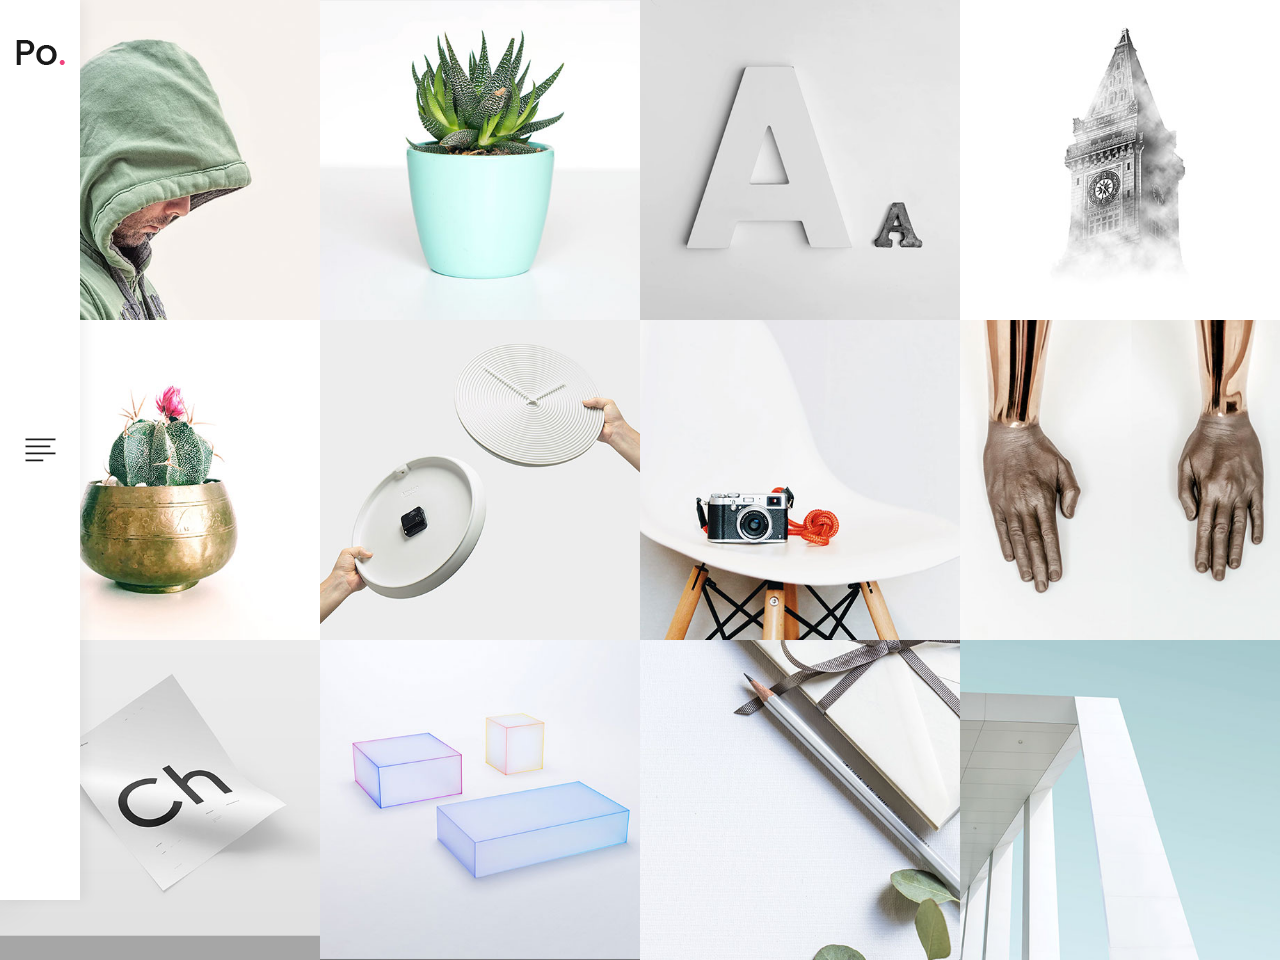
==== src/main/resources/static/index.html @ 3c4d1286 "Add main resources" ====
<!DOCTYPE html>
<html lang="en">
<head>
    <title>Welcome to Fluffie Panda Club</title>
    <meta charset="utf-8">
    <meta name="viewport" content="width=device-width, initial-scale=1, shrink-to-fit=no">
    <link rel="stylesheet" href="css/bootstrap.min.css">
    <link rel="stylesheet" href="css/font-awesome.min.css">
    <link rel="stylesheet" href="style.css">
</head>
<body>
<header class="site-header">
    <div class="site-branding">
        <h1 class="site-title"><a href="index.html" rel="home"><img src="images/logo.png" alt="Logo"></a></h1>
    </div>
    <div class="hamburger-menu">
        <div class="menu-icon">
            <img src="images/menu-icon.png" alt="menu icon">
        </div>

        <div class="menu-close-icon">
            <img src="images/x.png" alt="menu close icon">
        </div>
    </div>
</header>

<nav class="site-navigation flex flex-column justify-content-between">
    <div class="site-branding d-none d-lg-block ">
        <h1 class="site-title"><a href="index.html" rel="home"><img src="images/logo2.png" alt="Logo"></a></h1>
    </div>
    <ul class="main-menu flex flex-column justify-content-center">
        <li class="current-menu-item"><a href="index.html">Home</a></li>
        <li><a href="week.html">Weeks</a></li>
        <li><a href="artists.html">Artists</a></li>
        <li><a href="#">About</a></li>
        <li><a href="#">Contact</a></li>
    </ul>

    <p><!-- Link back to Colorlib can't be removed. Template is licensed under CC BY 3.0. -->
Copyright &copy;<script>document.write(new Date().getFullYear());</script> All rights reserved | This template is made with <i class="fa fa-heart-o" aria-hidden="true"></i> by <a href="https://colorlib.com" target="_blank">Colorlib</a>
<!-- Link back to Colorlib can't be removed. Template is licensed under CC BY 3.0. -->
</p>
</nav>

<div class="nav-bar-sep d-lg-none"></div>

<div class="outer-container home-page">
    <div class="container-fluid">
        <div class="row">
            <div class="col-12 col-md-6 col-lg-3 no-padding">
                <div class="portfolio-content">
                    <figure>
                        <img src="images/1.jpg" alt="">
                    </figure>

                    <div class="entry-content flex flex-column align-items-center justify-content-center">
                        <h3><a href="#">Flower Skin</a></h3>

                        <ul class="flex flex-wrap justify-content-center">
                            <li><a href="#">Portfolio,</a></li>
                            <li><a href="#">Tree</a></li>
                        </ul>
                    </div><!-- .entry-content -->
                </div><!-- .portfolio-content -->
            </div><!-- .col -->

            <div class="col-12 col-md-6 col-lg-3 no-padding">
                <div class="portfolio-content">
                    <figure>
                        <img src="images/2.jpg" alt="">
                    </figure>

                    <div class="entry-content flex flex-column align-items-center justify-content-center">
                        <h3><a href="#">Flower Skin</a></h3>

                        <ul class="flex flex-wrap justify-content-center">
                            <li><a href="#">Portfolio,</a></li>
                            <li><a href="#">Tree</a></li>
                        </ul>
                    </div><!-- .entry-content -->
                </div><!-- .portfolio-content -->
            </div><!-- .col -->

            <div class="col-12 col-md-6 col-lg-3 no-padding">
                <div class="portfolio-content">
                    <figure>
                        <img src="images/3.jpg" alt="">
                    </figure>

                    <div class="entry-content flex flex-column align-items-center justify-content-center">
                        <h3><a href="#">Flower Skin</a></h3>

                        <ul class="flex flex-wrap justify-content-center">
                            <li><a href="#">Portfolio,</a></li>
                            <li><a href="#">Tree</a></li>
                        </ul>
                    </div><!-- .entry-content -->
                </div><!-- .portfolio-content -->
            </div><!-- .col -->

            <div class="col-12 col-md-6 col-lg-3 no-padding">
                <div class="portfolio-content">
                    <figure>
                        <img src="images/4.jpg" alt="">
                    </figure>

                    <div class="entry-content flex flex-column align-items-center justify-content-center">
                        <h3><a href="#">Flower Skin</a></h3>

                        <ul class="flex flex-wrap justify-content-center">
                            <li><a href="#">Portfolio,</a></li>
                            <li><a href="#">Tree</a></li>
                        </ul>
                    </div><!-- .entry-content -->
                </div><!-- .portfolio-content -->
            </div><!-- .col -->

            <div class="col-12 col-md-6 col-lg-3 no-padding">
                <div class="portfolio-content">
                    <figure>
                        <img src="images/5.jpg" alt="">
                    </figure>

                    <div class="entry-content flex flex-column align-items-center justify-content-center">
                        <h3><a href="#">Flower Skin</a></h3>

                        <ul class="flex flex-wrap justify-content-center">
                            <li><a href="#">Portfolio,</a></li>
                            <li><a href="#">Tree</a></li>
                        </ul>
                    </div><!-- .entry-content -->
                </div><!-- .portfolio-content -->
            </div><!-- .col -->

            <div class="col-12 col-md-6 col-lg-3 no-padding">
                <div class="portfolio-content">
                    <figure>
                        <img src="images/6.jpg" alt="">
                    </figure>

                    <div class="entry-content flex flex-column align-items-center justify-content-center">
                        <h3><a href="#">Flower Skin</a></h3>

                        <ul class="flex flex-wrap justify-content-center">
                            <li><a href="#">Portfolio,</a></li>
                            <li><a href="#">Tree</a></li>
                        </ul>
                    </div><!-- .entry-content -->
                </div><!-- .portfolio-content -->
            </div><!-- .col -->

            <div class="col-12 col-md-6 col-lg-3 no-padding">
                <div class="portfolio-content">
                    <figure>
                        <img src="images/7.jpg" alt="">
                    </figure>

                    <div class="entry-content flex flex-column align-items-center justify-content-center">
                        <h3><a href="#">Flower Skin</a></h3>

                        <ul class="flex flex-wrap justify-content-center">
                            <li><a href="#">Portfolio,</a></li>
                            <li><a href="#">Tree</a></li>
                        </ul>
                    </div><!-- .entry-content -->
                </div><!-- .portfolio-content -->
            </div><!-- .col -->

            <div class="col-12 col-md-6 col-lg-3 no-padding">
                <div class="portfolio-content">
                    <figure>
                        <img src="images/8.jpg" alt="">
                    </figure>

                    <div class="entry-content flex flex-column align-items-center justify-content-center">
                        <h3><a href="#">Flower Skin</a></h3>

                        <ul class="flex flex-wrap justify-content-center">
                            <li><a href="#">Portfolio,</a></li>
                            <li><a href="#">Tree</a></li>
                        </ul>
                    </div><!-- .entry-content -->
                </div><!-- .portfolio-content -->
            </div><!-- .col -->

            <div class="col-12 col-md-6 col-lg-3 no-padding">
                <div class="portfolio-content">
                    <figure>
                        <img src="images/9.jpg" alt="">
                    </figure>

                    <div class="entry-content flex flex-column align-items-center justify-content-center">
                        <h3><a href="#">Flower Skin</a></h3>

                        <ul class="flex flex-wrap justify-content-center">
                            <li><a href="#">Portfolio,</a></li>
                            <li><a href="#">Tree</a></li>
                        </ul>
                    </div><!-- .entry-content -->
                </div><!-- .portfolio-content -->
            </div><!-- .col -->

            <div class="col-12 col-md-6 col-lg-3 no-padding">
                <div class="portfolio-content">
                    <figure>
                        <img src="images/10.jpg" alt="">
                    </figure>

                    <div class="entry-content flex flex-column align-items-center justify-content-center">
                        <h3><a href="#">Flower Skin</a></h3>

                        <ul class="flex flex-wrap justify-content-center">
                            <li><a href="#">Portfolio,</a></li>
                            <li><a href="#">Tree</a></li>
                        </ul>
                    </div><!-- .entry-content -->
                </div><!-- .portfolio-content -->
            </div><!-- .col -->

            <div class="col-12 col-md-6 col-lg-3 no-padding">
                <div class="portfolio-content">
                    <figure>
                        <img src="images/11.jpg" alt="">
                    </figure>

                    <div class="entry-content flex flex-column align-items-center justify-content-center">
                        <h3><a href="#">Flower Skin</a></h3>

                        <ul class="flex flex-wrap justify-content-center">
                            <li><a href="#">Portfolio,</a></li>
                            <li><a href="#">Tree</a></li>
                        </ul>
                    </div><!-- .entry-content -->
                </div><!-- .portfolio-content -->
            </div><!-- .col -->

            <div class="col-12 col-md-6 col-lg-3 no-padding">
                <div class="portfolio-content">
                    <figure>
                        <img src="images/12.jpg" alt="">
                    </figure>

                    <div class="entry-content flex flex-column align-items-center justify-content-center">
                        <h3><a href="#">Flower Skin</a></h3>

                        <ul class="flex flex-wrap justify-content-center">
                            <li><a href="#">Portfolio,</a></li>
                            <li><a href="#">Tree</a></li>
                        </ul>
                    </div><!-- .entry-content -->
                </div><!-- .portfolio-content -->
            </div><!-- .col -->
        </div><!-- .row -->
    </div><!-- .container-fluid -->
</div><!-- .outer-container -->
<script type='text/javascript' src='js/jquery-3.3.1.min.js'></script>
<script type='text/javascript' src='js/menu.js'></script>
<script type="text/javascript" src="js/index.js"></script>

</body>
</html>
---- src/main/resources/static/style.css ----
@import url('https://fonts.googleapis.com/css?family=Poppins:300,400,500,600,700|Work+Sans:300,400,500,600,700');

body {
    color: #191919;
    font-family: 'Work Sans', sans-serif;
}

img {
    vertical-align: baseline;
}

/*--------------------------------------------------------------
# Links
--------------------------------------------------------------*/
a {
    color: royalblue;
}

a:visited {
    color: purple;
}

a:hover, a:focus, a:active {
    color: midnightblue;
}

a:focus {
    outline: thin dotted;
}

a:hover, a:active {
    outline: 0;
    list-style: none;
}

/*--------------------------------------------------------------
# Helper Utilities
--------------------------------------------------------------*/
.flex {
    display: flex;
}

/*--------------------------------------------------------------
# Outer Container
--------------------------------------------------------------*/
@media screen and (min-width: 992px) {
    .outer-container {
        padding-left: 80px;
    }
}

@media screen and (min-width: 768px) {
    .no-padding {
        padding: 0;
    }
}

/*--------------------------------------------------------------
# Header
--------------------------------------------------------------*/
/*
# Site Branding
--------------------------------*/
.site-branding {
    transition: all .5s;
}

.site-title {
    margin: 0;
    text-align: center;
}

.site-navigation .site-title a {
    display: block;
}

/*
  Hamburger Menu
----------------------------------------*/
.hamburger-menu .menu-icon,
.hamburger-menu .menu-close-icon {
    width: 44px;
    height: 44px;
    text-align: center;
    cursor: pointer;
    transition: all 0.5s;
}

.hamburger-menu.close .menu-icon {
    visibility: hidden;
    opacity: 0;
}

.menu-close-icon {
    visibility: hidden;
    opacity: 0;
}

.hamburger-menu.close .menu-close-icon {
    visibility: visible;
    opacity: 1;
}

.hamburger-menu img {
    display: block;
    margin: 0 auto;
}

/*
# Site Navigation
--------------------------------*/
.site-navigation {
    transition: all .5s;
}

/*
# Main Menu
--------------------------------*/
.main-menu {
    padding: 15px 30px;
    margin: 0;
}

.main-menu li {
    display: block;
    padding: 12px 0;
    font-size: 30px;
    font-weight: 500;
    border-bottom: 1px solid #ebebeb;
}

.main-menu li:nth-last-of-type(1) {
    border-bottom: 0;
}

.main-menu li a {
    display: block;
    color: #a6a6a6;
    text-decoration: none;
    transition: all 0.35s;
}

.main-menu li a:hover,
.main-menu li.current-menu-item a {
    color: #f0437e;
}

/*
# Social Profiles
--------------------------------*/
.social-profiles ul {
    padding: 10px 0 34px 0;
    margin: 0;
}

.social-profiles ul li {
    display: block;
    padding: 0 18px;
    font-size: 1.5rem;
}

.social-profiles ul li a {
    color: #191919;
    transition: all 0.35s;
}

.social-profiles ul li a:hover {
    color: #f0437e;
}

.nav-bar-sep {
    height: 78px;
}

@media screen and (max-width: 992px) {
    .site-header {
        position: fixed;
        top: 0;
        left: 0;
        z-index: 999;
        width: 100%;
        padding: 15px 30px;
        background: #fff;
        box-shadow: 0 12px 24px rgba(0,0,0,.09);
    }

    .site-header,
    .hamburger-menu {
        display: flex;
        justify-content: space-between;
        align-items: center;
    }

    .hamburger-menu {
        flex-flow: column;
    }

    .hamburger-menu .menu-icon, .hamburger-menu .menu-close-icon {
        position: absolute;
        top: 26px;
        right: 24px;
    }

    .main-menu li {
        position: relative;
    }

    .main-menu li::after {
        content: '';
        position: absolute;
        top: 11px;
        right: 0;
        font-family: 'FontAwesome', serif;
    }

    .main-menu li:hover::after,
    .main-menu li.current-menu-item::after {
        color: #f0437e;
    }

    .site-navigation {
        position: absolute;
        top: 78px;
        left: 0;
        z-index: 99;
        width: 100%;
        height: 500px;
        background: #fff;
        box-shadow: 0 12px 24px rgba(0,0,0,.09);
        visibility: hidden;
        opacity: 0;
        transition: all 0.35s;
    }

    .site-navigation.show {
        visibility: visible;
        opacity: 1;
    }

    .social-profiles ul {
        padding: 80px 15px 30px;
        margin: 0;
    }
}

@media screen and (min-width: 992px) {
    .site-header,
    .site-navigation {
        position: fixed;
        top: 0;
        left: 0;
        z-index: 999;
        width: 80px;
        height: 100vh;
        padding: 0 15px;
        box-shadow: 6px 0 12px rgba(0,0,0,.05);
    }

    .site-navigation {
        background: #f7f7f7;
    }

    .site-navigation.show {
        left: 80px;
    }

    .site-header {
        background: #fff;
    }

    .site-header.no-shadow {
        box-shadow: none;
    }

    .site-header .site-branding.hide {
        visibility: hidden;
        opacity: 0;
    }

    .site-title {
        padding: 28px 0 10px 0;
    }

    .hamburger-menu .menu-icon,
    .hamburger-menu .menu-close-icon {
        position: absolute;
        top: calc(50vh - 22px);
        left: 15px;
        width: calc(100% - 30px);
        padding: 10px 0;
    }

    .site-navigation {
        left: -250px;
        z-index: 99;
        width: 250px;
        padding: 0;
        box-shadow: 16px 0 42px rgba(0,0,0,.09);
    }

    .main-menu {
        height: calc(100vh - 160px);
        padding: 0;
    }

    .main-menu li {
        border-bottom: 0;
        text-align: center;
    }

    .social-profiles ul li {
        font-size: 1.125rem;
    }
}

/*--------------------------------------------------------------
# Scroll Down
--------------------------------------------------------------*/
.scroll-down {
    position: absolute;
    bottom: 0;
    left: 50%;
    z-index: 99;
    width: 120px;
    height: 100px;
    margin-left: -20px;
    cursor: pointer;
}

.arrow-down {
    width: 32px;
    height: 32px;
    margin: 0 auto;
    border-radius: 50%;
    background: #fff;
}

.scroll-text {
    margin-top: 5px;
    margin-bottom: 15px;
    font-size: 14px;
    font-weight: 600;
}

/*--------------------------------------------------------------
# Portfolio
--------------------------------------------------------------*/
.portfolio-page .scroll-down {
    margin-left: -60px;
}

.portfolio-content {
    position: relative;
    margin-bottom: 30px;
}

.home-page {
    padding-top: 15px;
}

.home-page .portfolio-content {
    margin-bottom: 15px;
}

.portfolio-content figure {
    margin: 0;
}

.portfolio-content figure img {
    display: block;
    width: 100%;
    height: auto;
    min-height: 100%;
}

.portfolio-content .entry-content {
    position: absolute;
    top: 0;
    left: 0;
    width: 100%;
    height: 100%;
    background: rgba(255,255,255,.9);
    font-family: 'Poppins', sans-serif;
    text-align: center;
    visibility: hidden;
    opacity: 0;
    transition: all 0.35s;
}

.portfolio-content:hover .entry-content {
    visibility: visible;
    opacity: 1;
}

.portfolio-content h3 {
    margin-bottom: 0;
    font-family: 'Poppins', sans-serif;
    font-size: 1.5rem;
    font-weight: 500;
}

.home-page .portfolio-content h3 {
    font-size: 2.25rem;
}

.portfolio-content h3 a {
    color: #191919;
    text-decoration: none;
}

.portfolio-content ul {
    padding: 0;
    margin: 10px 0 0;
    list-style: none;
}

.portfolio-content li {
    margin: 0 3px;
}

.portfolio-content li a {
    font-size: 0.875rem;
    color: #a6a6a6;
}

@media screen and (min-width: 768px) {
    .home-page {
        padding: 0;
    }

    .home-page .portfolio-content {
        margin-bottom: 0;
    }
}

/*--------------------------------------------------------------
# Breadcrumbs
--------------------------------------------------------------*/
.breadcrumbs {
    padding: 48px 0;
    margin: 0;
    color: #a6a6a6;
    list-style: none;
    font-family: 'Poppins', sans-serif;
}

.breadcrumbs li {
    position: relative;
    color: #a6a6a6;
    padding: 0 12px;
}

.breadcrumbs li:nth-of-type(1) {
    padding-left: 0;
}

.breadcrumbs li::after {
    content: '/';
    position: absolute;
    top: 0;
    right: -6px;
    width: 10px;
}


.breadcrumbs li:nth-last-of-type(1)::after {
    display: none;
}

.breadcrumbs li a {
    color: #191919;
    text-decoration: none;
}

/*--------------------------------------------------------------
# Single Portfolio
--------------------------------------------------------------*/
.single-portfolio {
    padding-top: 15px;
    padding-bottom: 70px;
}

.single-portfolio figure img {
    max-width: 100%;
}

.single-portfolio .content-area h1 {
    margin-top: 20px;
    font-size: 2.25rem;
    font-family: 'Poppins', sans-serif;
}

.single-portfolio .content-area .entry-content {
    margin-top: 20px;
    font-family: 'Poppins', sans-serif;
    line-height: 1.6;
    color: #595959;
}

/*
# Post Share
--------------------------------*/
.single-portfolio .post-share {
    margin-top: 32px;
}

.single-portfolio .post-share label {
    margin-right: 32px;
    text-transform: capitalize;
    font-family: 'Poppins', sans-serif;
}

.single-portfolio .post-share ul {
    padding: 0;
    margin: 0;
    list-style: none;
}

.single-portfolio .post-share ul li {
    width: 48px;
    height: 48px;
    margin-right: 10px;
    margin-bottom: 10px;
    border-radius: 50%;
    font-size: 18px;
    line-height: 1;
    color: #fff;
}

.single-portfolio .post-share ul li a {
    display: flex;
    justify-content: center;
    align-items: center;
    width: 100%;
    height: 100%;
    color: #fff;
    text-decoration: none;
}

.single-portfolio .post-share ul li.fb {
    background: #4b6cd0;
}

.single-portfolio .post-share ul li.gp {
    background: #f03b3b;
}

.single-portfolio .post-share ul li.in {
    background: #bb8950;
}

.single-portfolio .post-share ul li.tw {
    background: #49a7f3;
}

/*
# Post Sidebar
--------------------------------*/
.single-portfolio .entry-meta {
    margin-top: 24px;
    font-family: 'Poppins', sans-serif;
}

.single-portfolio .entry-meta label {
    display: block;
    line-height: 1.3;
    text-transform: uppercase;
}

.single-portfolio .date-format,
.single-portfolio .post-category,
.single-portfolio .posted-tags {
    display: block;
    margin-bottom: 26px;
}

.single-portfolio .posted-tags span,
.single-portfolio .entry-meta a {
    color: #bfbfbf;
}

/*
# Post Nav
--------------------------------*/
.post-nav {
    margin: 36px 0 0;
}

.post-nav ul {
    padding: 0;
    margin: 0;
    list-style: none;
}

@media screen and (min-width: 576px) {
    .single-portfolio {
        padding-top: 45px;
    }
}

@media screen and (min-width: 992px) {
    .single-portfolio {
        padding-top: 90px;
    }
}

@media screen and (min-width: 1200px) {
    .single-portfolio {
        padding-top: 115px;
    }
}

/*--------------------------------------------------------------
# Blog
--------------------------------------------------------------*/
.blog-page {
    padding-top: 15px;
    font-family: 'Poppins', sans-serif;
}

.blog-page .blog-content figure,
.blog-page .blog-content .entry-content {
    width: 50%;
}

.blog-page .blog-content figure {
    margin: 0;
    overflow: hidden;
}

.blog-page .blog-content figure img {
    display: block;
    width: 100%;
    height: auto;
}

.blog-page .blog-content .entry-content {
    padding: 25px;
}

.blog-page .blog-content {
    transition: all .35s;
}

.blog-page .blog-content:hover {
    background: #f0437e;
}

.blog-page .blog-content header {
    width: 100%;
}

.blog-page .blog-content .entry-content h3 {
    position: relative;
}

.blog-page .blog-content .entry-content h3::before {
    content: '';
    position: absolute;
    top: 7px;
    left: -35px ;
    z-index: 99;
    width: 20px;
    height: 20px;
    transform: rotate(45deg);
    background: #fff;
}

.blog-page .blog-content .entry-content h3 a {
    color: #191919;
    font-size: 1.125rem;
    font-weight: 500;
}

.blog-page .blog-content .posted-by {
    margin-top: 10px;
    color: #595959;
    font-size: 0.875rem;
}

.blog-page .blog-content .posted-on {
    position: relative;
    margin-right: 20px;
    color: #bfbfbf;
    font-size: 0.875rem;
}

.blog-page .blog-content .posted-on::after {
    content: '/';
    position: absolute;
    top: 0;
    right: -14px;
}

.blog-page .blog-content footer ul {
    padding: 0;
    margin: 0;
    list-style: none;
}

.blog-page .blog-content footer li {
    padding: 0 3px;
    font-size: 0.875rem;
}

.blog-page .blog-content footer li a {
    color: #f0437e;
}

.blog-page .blog-content:hover .entry-content h3 a,
.blog-page .blog-content:hover .posted-by,
.blog-page .blog-content:hover .posted-on,
.blog-page .blog-content:hover footer li a {
    color: #fff;
}

@media screen and (max-width: 1200px) {
    .blog-page .col-12:nth-of-type(even) .blog-content {
        flex-flow: row-reverse !important;
    }

    .blog-page .col-12:nth-of-type(even) .blog-content .entry-content h3::before {
        right: -50px;
        left: auto;
    }
}

@media screen and (max-width: 768px) {
    .blog-page .col-12:nth-of-type(even) .blog-content .entry-content h3::before {
        right: -35px;
    }

    .blog-page .blog-content .entry-content h3 {
        line-height: 1;
    }
}

@media screen and (min-width: 576px) {
    .blog-page .blog-content .entry-content h3 a {
        font-size: 1.5rem;
    }
}

@media screen and (min-width: 768px) {
    .blog-page {
        padding-top: 0;
    }

    .blog-page .blog-content .entry-content {
        padding: 35px 40px;
    }

    .blog-page .blog-content .entry-content h3::before {
        left: -50px ;
    }
}

@media screen and (min-width: 1200px) {
    .blog-page .blog-content.flex-row-reverse .entry-content h3::before {
        right: -50px;
        left: auto;
    }
}

/*--------------------------------------------------------------
# Single Blog Page
--------------------------------------------------------------*/
.single-post,
.single-page {
    padding-bottom: 70px;
    font-family: 'Poppins', sans-serif;
}

/*
# Featured Image
--------------------------------*/
.single-post .featured-img figure,
.single-page .featured-img figure {
    margin: 0;
}

.single-post .featured-img figure img,
.single-page .featured-img figure img {
    width: 100%;
}

/*
# Content Area
--------------------------------*/
.single-post .content-area,
.single-page .content-area {
    margin-top: 50px;
}

.single-post .entry-header .post-meta,
.single-page .entry-header .post-meta {
    text-transform: uppercase;
    font-size: 0.6875rem;
}

.single-post .entry-header .post-meta a,
.single-page .entry-header .post-meta a {
    display: inline-block;
    margin-right: 6px;
    color: #f0437e;
}

.single-post .content-area h1,
.single-page .content-area h1 {
    margin-top: 10px;
    font-size: 2.25rem;
    font-weight: 400;
}

.single-post .entry-header .byline,
.single-page .entry-header .byline {
    display: block;
    margin-top: 14px;
    margin-bottom: 24px;
    font-size: 0.875rem;
    color: #bfbfbf;
}

.single-post .entry-header .byline .author a,
.single-page .entry-header .byline .author a {
    color: #191919;
}

.single-post .content-area .entry-content p,
.single-page .content-area .entry-content p {
    margin-bottom: 0.75rem;
    color: #595959;
}

/*
# Comments
--------------------------------*/
.post-comments {
    margin-top: 40px;
    padding-top: 52px;
    padding-bottom: 40px;
    border-top: 1px solid #ebebeb;
    border-bottom: 1px solid #ebebeb;
}

.comments-title,
.comment-reply-title {
    margin-bottom: 0;
    font-size: 1.5rem;
    font-weight: 400;
}

.post-comments .comment-list {
    padding: 0;
    margin: 0;
    list-style: none
}

.post-comments .comment-author-avatar {
    float: left;
    width: 70px;
    height: 70px;
    margin-top: 48px;
    margin-right: 22px;
    margin-bottom: 0;
    border-radius: 50%;
    overflow: hidden;
}

.post-comments .comment-author-avatar img {
    width: 100%;
    height: auto;
}

.post-comments .comment-wrap {
    float: right;
    width: calc(100% - 92px);
    margin-top: 44px;
}

.post-comments .comment-author .fn a {
    font-size: 1.125rem;
    color: #191919;
}

.post-comments .comment-author .comment-meta a {
    font-size: 0.875rem;
    color: #b7b7b7;
}

.post-comments p {
    margin-top: 5px;
    color: #595959;
}

.post-comments .reply {
    margin-top: 24px;
}

.post-comments .reply a {
    display: inline-block;
    padding: 8px 15px;
    margin-right: 10px;
    border: 1px solid #d2d2d4;
    border-radius: 2px;
    font-size: 0.75rem;
    font-weight: 600;
    line-height: 1;
    color: #404040;
    text-transform: uppercase;
    text-decoration: none;
    letter-spacing: 1px;
    transition: all 0.35s;
}

.post-comments .reply a:hover {
    border-color: transparent;
    color: #fff;
    background: #f0437e;
}

.comment-list ol.children {
    padding: 0;
    margin-left: 92px;
    list-style: none;
}

.post-comments ol.children .comment-author-avatar {
    margin-top: 40px;
    margin-right: 22px;
}

.post-comments ol.children .comment-wrap {
    margin-top: 36px;
    width: calc(100% - 92px);
}

/*
# Comment Form
--------------------------------*/
.comments-form {
    margin-top: 52px;
}

.comment-reply-title {
    margin-bottom: 16px;
}

.comment-form input[type="text"],
.comment-form input[type="email"],
.comment-form input[type="url"],
.comment-form textarea {
    width: 100%;
    padding: 12px 24px;
    margin-top: 20px;
    border: 1px solid #e5e5e5;
    line-height: 1;
    color: #a6a6a6;
    outline: none;
}

.comment-form textarea {
    line-height: 1.4;
}

.comment-form input[type="text"]:focus,
.comment-form input[type="email"]:focus,
.comment-form input[type="url"]:focus,
.comment-form textarea:focus {
    border-color: #232d37;
}

.comment-form input[type="submit"] {
    padding: 18px 30px;
    margin-top: 32px;
    margin-bottom: 10px;
    border: 0;
    border-radius: 2px;
    font-size: 0.875rem;
    font-weight: 600;
    line-height: 1;
    color: #fff;
    text-transform: uppercase;
    text-decoration: none;
    letter-spacing: 0.15rem;
    outline: none;
    cursor: pointer;
    background: #f0437e;
}

/*
# Post Sidebar
--------------------------------*/
.single-post .entry-meta {
    margin-top: 50px;
}

.single-post .entry-meta label {
    display: block;
    line-height: 1.3;
    text-transform: uppercase;
}

.single-post .date-format,
.single-post .post-category,
.single-post .posted-tags {
    display: block;
    margin-bottom: 26px;
}

.single-post .posted-tags span,
.single-post .entry-meta a {
    color: #bfbfbf;
}

.single-post .post-share label {
    text-transform: capitalize;
}

.single-post .post-share ul {
    display: flex;
    flex-wrap: wrap;
    padding: 0;
    margin: 18px 0 0;
    list-style: none;
}

.single-post .post-share ul li {
    width: 48px;
    height: 48px;
    margin-right: 10px;
    margin-bottom: 10px;
    border-radius: 50%;
    font-size: 18px;
    line-height: 1;
    color: #fff;
}

.single-post .post-share ul li a {
    display: flex;
    justify-content: center;
    align-items: center;
    width: 100%;
    height: 100%;
    color: #fff;
    text-decoration: none;
}

.single-post .post-share ul li.fb {
    background: #4b6cd0;
}

.single-post .post-share ul li.gp {
    background: #f03b3b;
}

.single-post .post-share ul li.in {
    background: #bb8950;
}

.single-post .post-share ul li.tw {
    background: #49a7f3;
}

@media screen and (min-width: 768px) {
    .post-comments .comment-author-avatar {
        margin-right: 50px;
    }

    .post-comments .comment-wrap {
        width: calc(100% - 120px);
    }

    .comment-list ol.children {
        margin-left: 120px;
    }
}

/*--------------------------------------------------------------
# Single Page
--------------------------------------------------------------*/
.single-page .content-area .entry-content {
    border-bottom: 0;
    padding-bottom: 12px;
}

.single-page .entry-header .byline .date-format a {
    color: #bfbfbf;
}
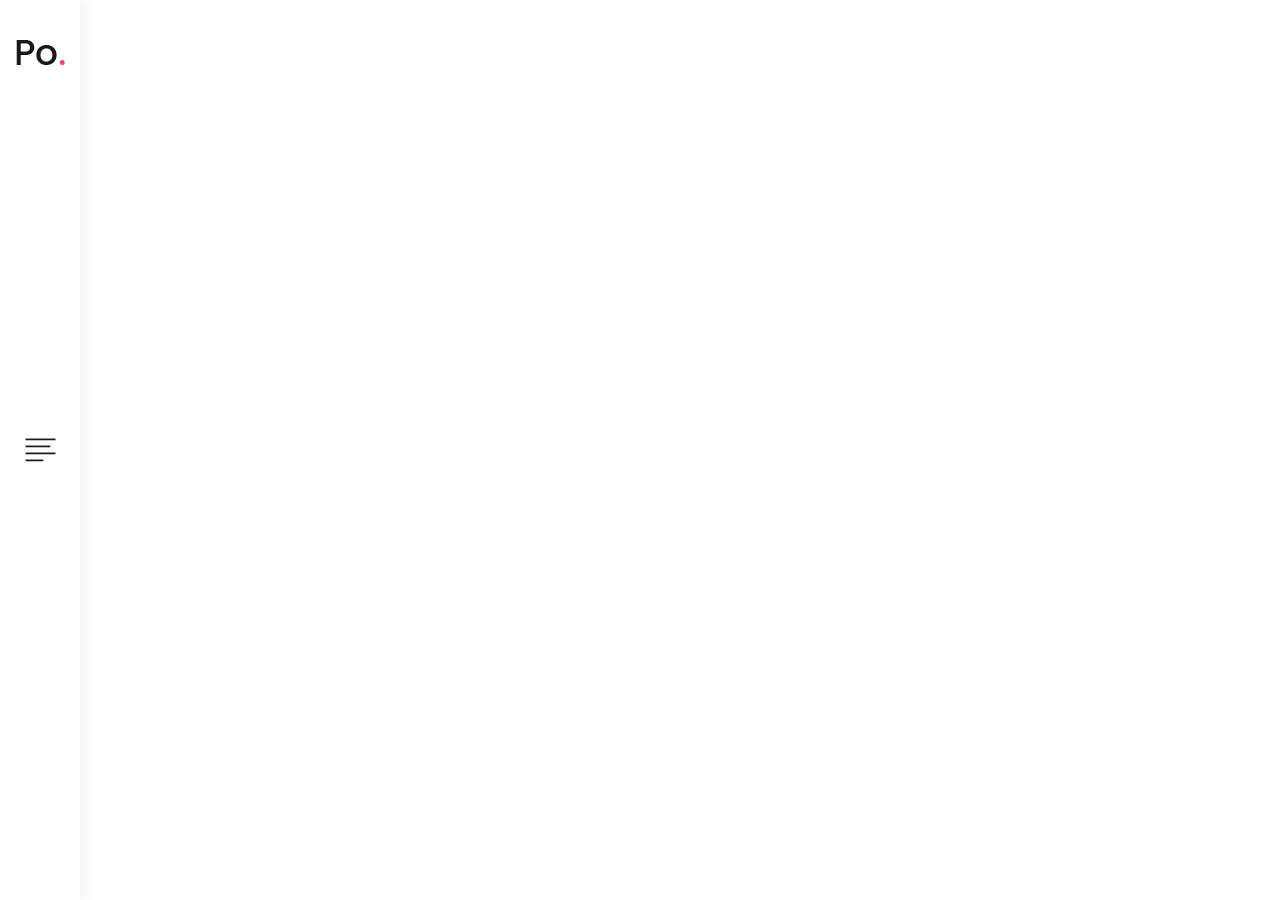
==== commit 8f88f9d4: "Add main resources" ====
--- a/src/main/resources/static/index.html
+++ b/src/main/resources/static/index.html
@@ -46,210 +46,8 @@
 
 <div class="outer-container home-page">
     <div class="container-fluid">
-        <div class="row">
-            <div class="col-12 col-md-6 col-lg-3 no-padding">
-                <div class="portfolio-content">
-                    <figure>
-                        <img src="images/1.jpg" alt="">
-                    </figure>
+        <div class="row" id="homepagecontainer">
 
-                    <div class="entry-content flex flex-column align-items-center justify-content-center">
-                        <h3><a href="#">Flower Skin</a></h3>
-
-                        <ul class="flex flex-wrap justify-content-center">
-                            <li><a href="#">Portfolio,</a></li>
-                            <li><a href="#">Tree</a></li>
-                        </ul>
-                    </div><!-- .entry-content -->
-                </div><!-- .portfolio-content -->
-            </div><!-- .col -->
-
-            <div class="col-12 col-md-6 col-lg-3 no-padding">
-                <div class="portfolio-content">
-                    <figure>
-                        <img src="images/2.jpg" alt="">
-                    </figure>
-
-                    <div class="entry-content flex flex-column align-items-center justify-content-center">
-                        <h3><a href="#">Flower Skin</a></h3>
-
-                        <ul class="flex flex-wrap justify-content-center">
-                            <li><a href="#">Portfolio,</a></li>
-                            <li><a href="#">Tree</a></li>
-                        </ul>
-                    </div><!-- .entry-content -->
-                </div><!-- .portfolio-content -->
-            </div><!-- .col -->
-
-            <div class="col-12 col-md-6 col-lg-3 no-padding">
-                <div class="portfolio-content">
-                    <figure>
-                        <img src="images/3.jpg" alt="">
-                    </figure>
-
-                    <div class="entry-content flex flex-column align-items-center justify-content-center">
-                        <h3><a href="#">Flower Skin</a></h3>
-
-                        <ul class="flex flex-wrap justify-content-center">
-                            <li><a href="#">Portfolio,</a></li>
-                            <li><a href="#">Tree</a></li>
-                        </ul>
-                    </div><!-- .entry-content -->
-                </div><!-- .portfolio-content -->
-            </div><!-- .col -->
-
-            <div class="col-12 col-md-6 col-lg-3 no-padding">
-                <div class="portfolio-content">
-                    <figure>
-                        <img src="images/4.jpg" alt="">
-                    </figure>
-
-                    <div class="entry-content flex flex-column align-items-center justify-content-center">
-                        <h3><a href="#">Flower Skin</a></h3>
-
-                        <ul class="flex flex-wrap justify-content-center">
-                            <li><a href="#">Portfolio,</a></li>
-                            <li><a href="#">Tree</a></li>
-                        </ul>
-                    </div><!-- .entry-content -->
-                </div><!-- .portfolio-content -->
-            </div><!-- .col -->
-
-            <div class="col-12 col-md-6 col-lg-3 no-padding">
-                <div class="portfolio-content">
-                    <figure>
-                        <img src="images/5.jpg" alt="">
-                    </figure>
-
-                    <div class="entry-content flex flex-column align-items-center justify-content-center">
-                        <h3><a href="#">Flower Skin</a></h3>
-
-                        <ul class="flex flex-wrap justify-content-center">
-                            <li><a href="#">Portfolio,</a></li>
-                            <li><a href="#">Tree</a></li>
-                        </ul>
-                    </div><!-- .entry-content -->
-                </div><!-- .portfolio-content -->
-            </div><!-- .col -->
-
-            <div class="col-12 col-md-6 col-lg-3 no-padding">
-                <div class="portfolio-content">
-                    <figure>
-                        <img src="images/6.jpg" alt="">
-                    </figure>
-
-                    <div class="entry-content flex flex-column align-items-center justify-content-center">
-                        <h3><a href="#">Flower Skin</a></h3>
-
-                        <ul class="flex flex-wrap justify-content-center">
-                            <li><a href="#">Portfolio,</a></li>
-                            <li><a href="#">Tree</a></li>
-                        </ul>
-                    </div><!-- .entry-content -->
-                </div><!-- .portfolio-content -->
-            </div><!-- .col -->
-
-            <div class="col-12 col-md-6 col-lg-3 no-padding">
-                <div class="portfolio-content">
-                    <figure>
-                        <img src="images/7.jpg" alt="">
-                    </figure>
-
-                    <div class="entry-content flex flex-column align-items-center justify-content-center">
-                        <h3><a href="#">Flower Skin</a></h3>
-
-                        <ul class="flex flex-wrap justify-content-center">
-                            <li><a href="#">Portfolio,</a></li>
-                            <li><a href="#">Tree</a></li>
-                        </ul>
-                    </div><!-- .entry-content -->
-                </div><!-- .portfolio-content -->
-            </div><!-- .col -->
-
-            <div class="col-12 col-md-6 col-lg-3 no-padding">
-                <div class="portfolio-content">
-                    <figure>
-                        <img src="images/8.jpg" alt="">
-                    </figure>
-
-                    <div class="entry-content flex flex-column align-items-center justify-content-center">
-                        <h3><a href="#">Flower Skin</a></h3>
-
-                        <ul class="flex flex-wrap justify-content-center">
-                            <li><a href="#">Portfolio,</a></li>
-                            <li><a href="#">Tree</a></li>
-                        </ul>
-                    </div><!-- .entry-content -->
-                </div><!-- .portfolio-content -->
-            </div><!-- .col -->
-
-            <div class="col-12 col-md-6 col-lg-3 no-padding">
-                <div class="portfolio-content">
-                    <figure>
-                        <img src="images/9.jpg" alt="">
-                    </figure>
-
-                    <div class="entry-content flex flex-column align-items-center justify-content-center">
-                        <h3><a href="#">Flower Skin</a></h3>
-
-                        <ul class="flex flex-wrap justify-content-center">
-                            <li><a href="#">Portfolio,</a></li>
-                            <li><a href="#">Tree</a></li>
-                        </ul>
-                    </div><!-- .entry-content -->
-                </div><!-- .portfolio-content -->
-            </div><!-- .col -->
-
-            <div class="col-12 col-md-6 col-lg-3 no-padding">
-                <div class="portfolio-content">
-                    <figure>
-                        <img src="images/10.jpg" alt="">
-                    </figure>
-
-                    <div class="entry-content flex flex-column align-items-center justify-content-center">
-                        <h3><a href="#">Flower Skin</a></h3>
-
-                        <ul class="flex flex-wrap justify-content-center">
-                            <li><a href="#">Portfolio,</a></li>
-                            <li><a href="#">Tree</a></li>
-                        </ul>
-                    </div><!-- .entry-content -->
-                </div><!-- .portfolio-content -->
-            </div><!-- .col -->
-
-            <div class="col-12 col-md-6 col-lg-3 no-padding">
-                <div class="portfolio-content">
-                    <figure>
-                        <img src="images/11.jpg" alt="">
-                    </figure>
-
-                    <div class="entry-content flex flex-column align-items-center justify-content-center">
-                        <h3><a href="#">Flower Skin</a></h3>
-
-                        <ul class="flex flex-wrap justify-content-center">
-                            <li><a href="#">Portfolio,</a></li>
-                            <li><a href="#">Tree</a></li>
-                        </ul>
-                    </div><!-- .entry-content -->
-                </div><!-- .portfolio-content -->
-            </div><!-- .col -->
-
-            <div class="col-12 col-md-6 col-lg-3 no-padding">
-                <div class="portfolio-content">
-                    <figure>
-                        <img src="images/12.jpg" alt="">
-                    </figure>
-
-                    <div class="entry-content flex flex-column align-items-center justify-content-center">
-                        <h3><a href="#">Flower Skin</a></h3>
-
-                        <ul class="flex flex-wrap justify-content-center">
-                            <li><a href="#">Portfolio,</a></li>
-                            <li><a href="#">Tree</a></li>
-                        </ul>
-                    </div><!-- .entry-content -->
-                </div><!-- .portfolio-content -->
-            </div><!-- .col -->
         </div><!-- .row -->
     </div><!-- .container-fluid -->
 </div><!-- .outer-container -->
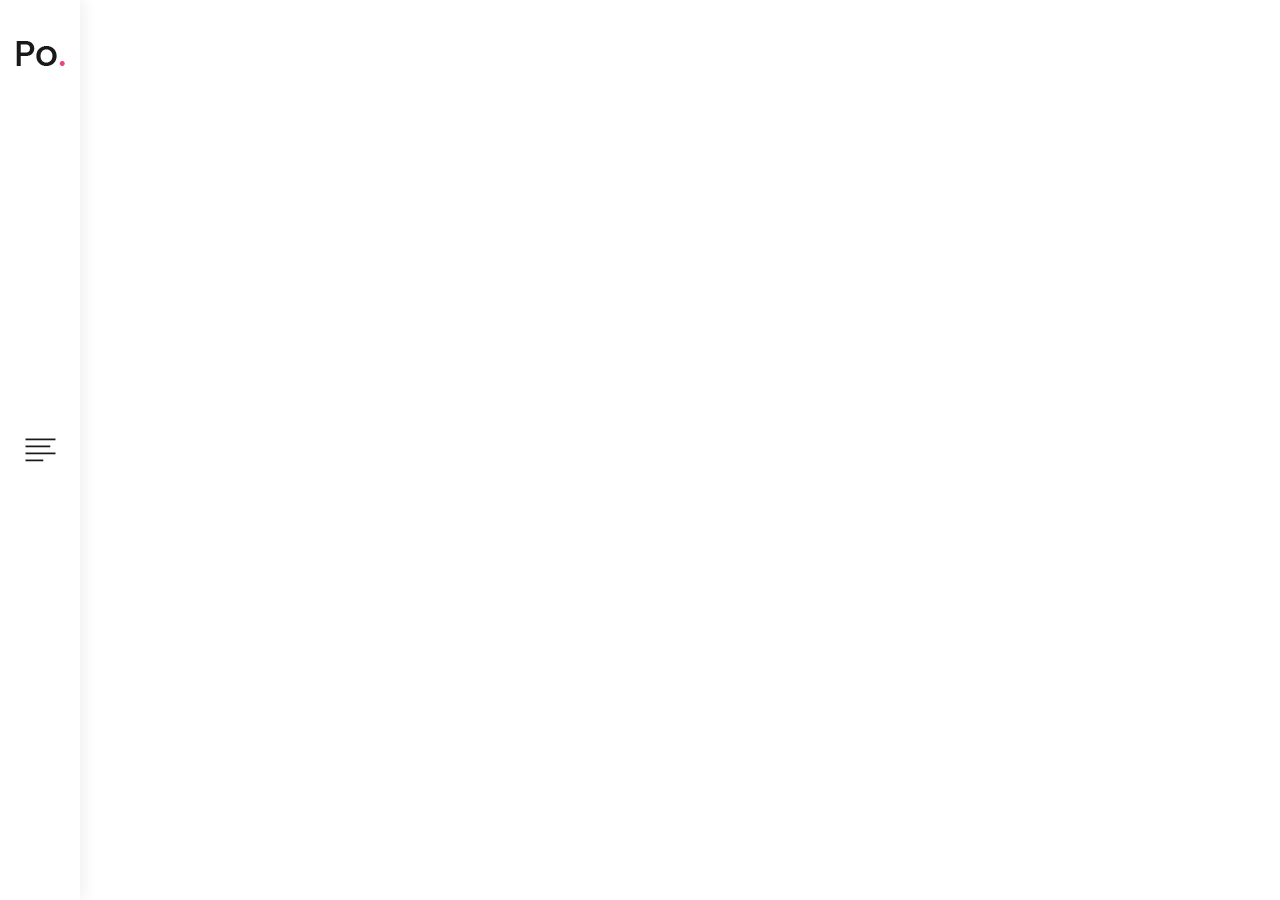
==== commit e70eaa93: "download fonts" ====
--- a/src/main/resources/static/index.html
+++ b/src/main/resources/static/index.html
@@ -6,7 +6,9 @@
     <meta name="viewport" content="width=device-width, initial-scale=1, shrink-to-fit=no">
     <link rel="stylesheet" href="css/bootstrap.min.css">
     <link rel="stylesheet" href="css/font-awesome.min.css">
-    <link rel="stylesheet" href="style.css">
+    <link rel="stylesheet" href="css/ggcss.css">
+    <link rel="stylesheet" href="css/style.css">
+    <link rel="stylesheet" href="css/index.css">
 </head>
 <body>
 <header class="site-header">
@@ -30,10 +32,9 @@
     </div>
     <ul class="main-menu flex flex-column justify-content-center">
         <li class="current-menu-item"><a href="index.html">Home</a></li>
-        <li><a href="week.html">Weeks</a></li>
-        <li><a href="artists.html">Artists</a></li>
-        <li><a href="#">About</a></li>
-        <li><a href="#">Contact</a></li>
+        <li><a href="weeklist.html">Weeks</a></li>
+        <li><a href="painters.html">Painters</a></li>
+        <li><a href="logout.html">Logout</a></li>
     </ul>
 
     <p><!-- Link back to Colorlib can't be removed. Template is licensed under CC BY 3.0. -->
@@ -47,10 +48,9 @@
 <div class="outer-container home-page">
     <div class="container-fluid">
         <div class="row" id="homepagecontainer">
-
-        </div><!-- .row -->
-    </div><!-- .container-fluid -->
-</div><!-- .outer-container -->
+        </div>
+    </div>
+</div>
 <script type='text/javascript' src='js/jquery-3.3.1.min.js'></script>
 <script type='text/javascript' src='js/menu.js'></script>
 <script type="text/javascript" src="js/index.js"></script>
--- a/src/main/resources/static/css/ggcss.css
+++ b/src/main/resources/static/css/ggcss.css
@@ -0,0 +1,200 @@
+/* devanagari */
+@font-face {
+  font-family: 'Poppins';
+  font-style: normal;
+  font-weight: 300;
+  src: local('Poppins Light'), local('Poppins-Light'), url(../fonts/webfonts/pxiByp8kv8JHgFVrLDz8Z11lFc-K.woff2) format('woff2');
+  unicode-range: U+0900-097F, U+1CD0-1CF6, U+1CF8-1CF9, U+200C-200D, U+20A8, U+20B9, U+25CC, U+A830-A839, U+A8E0-A8FB;
+}
+/* latin-ext */
+@font-face {
+  font-family: 'Poppins';
+  font-style: normal;
+  font-weight: 300;
+  src: local('Poppins Light'), local('Poppins-Light'), url(../fonts/webfonts/pxiByp8kv8JHgFVrLDz8Z1JlFc-K.woff2) format('woff2');
+  unicode-range: U+0100-024F, U+0259, U+1E00-1EFF, U+2020, U+20A0-20AB, U+20AD-20CF, U+2113, U+2C60-2C7F, U+A720-A7FF;
+}
+/* latin */
+@font-face {
+  font-family: 'Poppins';
+  font-style: normal;
+  font-weight: 300;
+  src: local('Poppins Light'), local('Poppins-Light'), url(../fonts/webfonts/pxiByp8kv8JHgFVrLDz8Z1xlFQ.woff2) format('woff2');
+  unicode-range: U+0000-00FF, U+0131, U+0152-0153, U+02BB-02BC, U+02C6, U+02DA, U+02DC, U+2000-206F, U+2074, U+20AC, U+2122, U+2191, U+2193, U+2212, U+2215, U+FEFF, U+FFFD;
+}
+/* devanagari */
+@font-face {
+  font-family: 'Poppins';
+  font-style: normal;
+  font-weight: 400;
+  src: local('Poppins Regular'), local('Poppins-Regular'), url(../fonts/webfonts/pxiEyp8kv8JHgFVrJJbecmNE.woff2) format('woff2');
+  unicode-range: U+0900-097F, U+1CD0-1CF6, U+1CF8-1CF9, U+200C-200D, U+20A8, U+20B9, U+25CC, U+A830-A839, U+A8E0-A8FB;
+}
+/* latin-ext */
+@font-face {
+  font-family: 'Poppins';
+  font-style: normal;
+  font-weight: 400;
+  src: local('Poppins Regular'), local('Poppins-Regular'), url(../fonts/webfonts/pxiEyp8kv8JHgFVrJJnecmNE.woff2) format('woff2');
+  unicode-range: U+0100-024F, U+0259, U+1E00-1EFF, U+2020, U+20A0-20AB, U+20AD-20CF, U+2113, U+2C60-2C7F, U+A720-A7FF;
+}
+/* latin */
+@font-face {
+  font-family: 'Poppins';
+  font-style: normal;
+  font-weight: 400;
+  src: local('Poppins Regular'), local('Poppins-Regular'), url(../fonts/webfonts/pxiEyp8kv8JHgFVrJJfecg.woff2) format('woff2');
+  unicode-range: U+0000-00FF, U+0131, U+0152-0153, U+02BB-02BC, U+02C6, U+02DA, U+02DC, U+2000-206F, U+2074, U+20AC, U+2122, U+2191, U+2193, U+2212, U+2215, U+FEFF, U+FFFD;
+}
+/* devanagari */
+@font-face {
+  font-family: 'Poppins';
+  font-style: normal;
+  font-weight: 500;
+  src: local('Poppins Medium'), local('Poppins-Medium'), url(../fonts/webfonts/pxiByp8kv8JHgFVrLGT9Z11lFc-K.woff2) format('woff2');
+  unicode-range: U+0900-097F, U+1CD0-1CF6, U+1CF8-1CF9, U+200C-200D, U+20A8, U+20B9, U+25CC, U+A830-A839, U+A8E0-A8FB;
+}
+/* latin-ext */
+@font-face {
+  font-family: 'Poppins';
+  font-style: normal;
+  font-weight: 500;
+  src: local('Poppins Medium'), local('Poppins-Medium'), url(../fonts/webfonts/pxiByp8kv8JHgFVrLGT9Z1JlFc-K.woff2) format('woff2');
+  unicode-range: U+0100-024F, U+0259, U+1E00-1EFF, U+2020, U+20A0-20AB, U+20AD-20CF, U+2113, U+2C60-2C7F, U+A720-A7FF;
+}
+/* latin */
+@font-face {
+  font-family: 'Poppins';
+  font-style: normal;
+  font-weight: 500;
+  src: local('Poppins Medium'), local('Poppins-Medium'), url(../fonts/webfonts/pxiByp8kv8JHgFVrLGT9Z1xlFQ.woff2) format('woff2');
+  unicode-range: U+0000-00FF, U+0131, U+0152-0153, U+02BB-02BC, U+02C6, U+02DA, U+02DC, U+2000-206F, U+2074, U+20AC, U+2122, U+2191, U+2193, U+2212, U+2215, U+FEFF, U+FFFD;
+}
+/* devanagari */
+@font-face {
+  font-family: 'Poppins';
+  font-style: normal;
+  font-weight: 600;
+  src: local('Poppins SemiBold'), local('Poppins-SemiBold'), url(../fonts/webfonts/pxiByp8kv8JHgFVrLEj6Z11lFc-K.woff2) format('woff2');
+  unicode-range: U+0900-097F, U+1CD0-1CF6, U+1CF8-1CF9, U+200C-200D, U+20A8, U+20B9, U+25CC, U+A830-A839, U+A8E0-A8FB;
+}
+/* latin-ext */
+@font-face {
+  font-family: 'Poppins';
+  font-style: normal;
+  font-weight: 600;
+  src: local('Poppins SemiBold'), local('Poppins-SemiBold'), url(../fonts/webfonts/pxiByp8kv8JHgFVrLEj6Z11lFc-K.woff2) format('woff2');
+  unicode-range: U+0100-024F, U+0259, U+1E00-1EFF, U+2020, U+20A0-20AB, U+20AD-20CF, U+2113, U+2C60-2C7F, U+A720-A7FF;
+}
+/* latin */
+@font-face {
+  font-family: 'Poppins';
+  font-style: normal;
+  font-weight: 600;
+  src: local('Poppins SemiBold'), local('Poppins-SemiBold'), url(../fonts/webfonts/pxiByp8kv8JHgFVrLEj6Z1xlFQ.woff2) format('woff2');
+  unicode-range: U+0000-00FF, U+0131, U+0152-0153, U+02BB-02BC, U+02C6, U+02DA, U+02DC, U+2000-206F, U+2074, U+20AC, U+2122, U+2191, U+2193, U+2212, U+2215, U+FEFF, U+FFFD;
+}
+/* devanagari */
+@font-face {
+  font-family: 'Poppins';
+  font-style: normal;
+  font-weight: 700;
+  src: local('Poppins Bold'), local('Poppins-Bold'), url(../fonts/webfonts/pxiByp8kv8JHgFVrLCz7Z11lFc-K.woff2) format('woff2');
+  unicode-range: U+0900-097F, U+1CD0-1CF6, U+1CF8-1CF9, U+200C-200D, U+20A8, U+20B9, U+25CC, U+A830-A839, U+A8E0-A8FB;
+}
+/* latin-ext */
+@font-face {
+  font-family: 'Poppins';
+  font-style: normal;
+  font-weight: 700;
+  src: local('Poppins Bold'), local('Poppins-Bold'), url(../fonts/webfonts/pxiByp8kv8JHgFVrLCz7Z1JlFc-K.woff2) format('woff2');
+  unicode-range: U+0100-024F, U+0259, U+1E00-1EFF, U+2020, U+20A0-20AB, U+20AD-20CF, U+2113, U+2C60-2C7F, U+A720-A7FF;
+}
+/* latin */
+@font-face {
+  font-family: 'Poppins';
+  font-style: normal;
+  font-weight: 700;
+  src: local('Poppins Bold'), local('Poppins-Bold'), url(../fonts/webfonts/pxiByp8kv8JHgFVrLCz7Z1xlFQ.woff2) format('woff2');
+  unicode-range: U+0000-00FF, U+0131, U+0152-0153, U+02BB-02BC, U+02C6, U+02DA, U+02DC, U+2000-206F, U+2074, U+20AC, U+2122, U+2191, U+2193, U+2212, U+2215, U+FEFF, U+FFFD;
+}
+/* latin-ext */
+@font-face {
+  font-family: 'Work Sans';
+  font-style: normal;
+  font-weight: 300;
+  src: local('Work Sans Light'), local('WorkSans-Light'), url(../fonts/webfonts/QGYpz_wNahGAdqQ43Rh314L8lthN2fk.woff2) format('woff2');
+  unicode-range: U+0100-024F, U+0259, U+1E00-1EFF, U+2020, U+20A0-20AB, U+20AD-20CF, U+2113, U+2C60-2C7F, U+A720-A7FF;
+}
+/* latin */
+@font-face {
+  font-family: 'Work Sans';
+  font-style: normal;
+  font-weight: 300;
+  src: local('Work Sans Light'), local('WorkSans-Light'), url(../fonts/webfonts/QGYpz_wNahGAdqQ43Rh314L8mNhN.woff2) format('woff2');
+  unicode-range: U+0000-00FF, U+0131, U+0152-0153, U+02BB-02BC, U+02C6, U+02DA, U+02DC, U+2000-206F, U+2074, U+20AC, U+2122, U+2191, U+2193, U+2212, U+2215, U+FEFF, U+FFFD;
+}
+/* latin-ext */
+@font-face {
+  font-family: 'Work Sans';
+  font-style: normal;
+  font-weight: 400;
+  src: local('Work Sans'), local('WorkSans-Regular'), url(../fonts/webfonts/QGYsz_wNahGAdqQ43Rh_cqDpp_k.woff2) format('woff2');
+  unicode-range: U+0100-024F, U+0259, U+1E00-1EFF, U+2020, U+20A0-20AB, U+20AD-20CF, U+2113, U+2C60-2C7F, U+A720-A7FF;
+}
+/* latin */
+@font-face {
+  font-family: 'Work Sans';
+  font-style: normal;
+  font-weight: 400;
+  src: local('Work Sans'), local('WorkSans-Regular'), url(../fonts/webfonts/QGYsz_wNahGAdqQ43Rh_fKDp.woff2) format('woff2');
+  unicode-range: U+0000-00FF, U+0131, U+0152-0153, U+02BB-02BC, U+02C6, U+02DA, U+02DC, U+2000-206F, U+2074, U+20AC, U+2122, U+2191, U+2193, U+2212, U+2215, U+FEFF, U+FFFD;
+}
+/* latin-ext */
+@font-face {
+  font-family: 'Work Sans';
+  font-style: normal;
+  font-weight: 500;
+  src: local('Work Sans Medium'), local('WorkSans-Medium'), url(../fonts/webfonts/QGYpz_wNahGAdqQ43Rh3j4P8lthN2fk.woff2) format('woff2');
+  unicode-range: U+0100-024F, U+0259, U+1E00-1EFF, U+2020, U+20A0-20AB, U+20AD-20CF, U+2113, U+2C60-2C7F, U+A720-A7FF;
+}
+/* latin */
+@font-face {
+  font-family: 'Work Sans';
+  font-style: normal;
+  font-weight: 500;
+  src: local('Work Sans Medium'), local('WorkSans-Medium'), url(../fonts/webfonts/QGYpz_wNahGAdqQ43Rh3j4P8mNhN.woff2) format('woff2');
+  unicode-range: U+0000-00FF, U+0131, U+0152-0153, U+02BB-02BC, U+02C6, U+02DA, U+02DC, U+2000-206F, U+2074, U+20AC, U+2122, U+2191, U+2193, U+2212, U+2215, U+FEFF, U+FFFD;
+}
+/* latin-ext */
+@font-face {
+  font-family: 'Work Sans';
+  font-style: normal;
+  font-weight: 600;
+  src: local('Work Sans SemiBold'), local('WorkSans-SemiBold'), url(../fonts/webfonts/QGYpz_wNahGAdqQ43Rh3o4T8lthN2fk.woff2) format('woff2');
+  unicode-range: U+0100-024F, U+0259, U+1E00-1EFF, U+2020, U+20A0-20AB, U+20AD-20CF, U+2113, U+2C60-2C7F, U+A720-A7FF;
+}
+/* latin */
+@font-face {
+  font-family: 'Work Sans';
+  font-style: normal;
+  font-weight: 600;
+  src: local('Work Sans SemiBold'), local('WorkSans-SemiBold'), url(../fonts/webfonts/QGYpz_wNahGAdqQ43Rh3o4T8mNhN.woff2) format('woff2');
+  unicode-range: U+0000-00FF, U+0131, U+0152-0153, U+02BB-02BC, U+02C6, U+02DA, U+02DC, U+2000-206F, U+2074, U+20AC, U+2122, U+2191, U+2193, U+2212, U+2215, U+FEFF, U+FFFD;
+}
+/* latin-ext */
+@font-face {
+  font-family: 'Work Sans';
+  font-style: normal;
+  font-weight: 700;
+  src: local('Work Sans Bold'), local('WorkSans-Bold'), url(../fonts/webfonts/QGYpz_wNahGAdqQ43Rh3x4X8lthN2fk.woff2) format('woff2');
+  unicode-range: U+0100-024F, U+0259, U+1E00-1EFF, U+2020, U+20A0-20AB, U+20AD-20CF, U+2113, U+2C60-2C7F, U+A720-A7FF;
+}
+/* latin */
+@font-face {
+  font-family: 'Work Sans';
+  font-style: normal;
+  font-weight: 700;
+  src: local('Work Sans Bold'), local('WorkSans-Bold'), url(../fonts/webfonts/QGYpz_wNahGAdqQ43Rh3x4X8mNhN.woff2) format('woff2');
+  unicode-range: U+0000-00FF, U+0131, U+0152-0153, U+02BB-02BC, U+02C6, U+02DA, U+02DC, U+2000-206F, U+2074, U+20AC, U+2122, U+2191, U+2193, U+2212, U+2215, U+FEFF, U+FFFD;
+}
--- a/src/main/resources/static/css/style.css
+++ b/src/main/resources/static/css/style.css
@@ -0,0 +1,1085 @@
+body {
+    color: #191919;
+    font-family: 'Work Sans', sans-serif;
+}
+
+img {
+    vertical-align: baseline;
+}
+
+/*--------------------------------------------------------------
+# Links
+--------------------------------------------------------------*/
+a {
+    color: royalblue;
+}
+
+a:visited {
+    color: purple;
+}
+
+a:hover, a:focus, a:active {
+    color: midnightblue;
+}
+
+a:focus {
+    outline: thin dotted;
+}
+
+a:hover, a:active {
+    outline: 0;
+    list-style: none;
+}
+
+/*--------------------------------------------------------------
+# Helper Utilities
+--------------------------------------------------------------*/
+.flex {
+    display: flex;
+}
+
+/*--------------------------------------------------------------
+# Outer Container
+--------------------------------------------------------------*/
+@media screen and (min-width: 992px) {
+    .outer-container {
+        padding-left: 80px;
+    }
+}
+
+@media screen and (min-width: 768px) {
+    .no-padding {
+        padding: 0;
+    }
+}
+
+/*--------------------------------------------------------------
+# Header
+--------------------------------------------------------------*/
+/*
+# Site Branding
+--------------------------------*/
+.site-branding {
+    transition: all .5s;
+}
+
+.site-title {
+    margin: 0;
+    text-align: center;
+}
+
+.site-navigation .site-title a {
+    display: block;
+}
+
+/*
+  Hamburger Menu
+----------------------------------------*/
+.hamburger-menu .menu-icon,
+.hamburger-menu .menu-close-icon {
+    width: 44px;
+    height: 44px;
+    text-align: center;
+    cursor: pointer;
+    transition: all 0.5s;
+}
+
+.hamburger-menu.close .menu-icon {
+    visibility: hidden;
+    opacity: 0;
+}
+
+.menu-close-icon {
+    visibility: hidden;
+    opacity: 0;
+}
+
+.hamburger-menu.close .menu-close-icon {
+    visibility: visible;
+    opacity: 1;
+}
+
+.hamburger-menu img {
+    display: block;
+    margin: 0 auto;
+}
+
+/*
+# Site Navigation
+--------------------------------*/
+.site-navigation {
+    transition: all .5s;
+}
+
+/*
+# Main Menu
+--------------------------------*/
+.main-menu {
+    padding: 15px 30px;
+    margin: 0;
+}
+
+.main-menu li {
+    display: block;
+    padding: 12px 0;
+    font-size: 30px;
+    font-weight: 500;
+    border-bottom: 1px solid #ebebeb;
+}
+
+.main-menu li:nth-last-of-type(1) {
+    border-bottom: 0;
+}
+
+.main-menu li a {
+    display: block;
+    color: #a6a6a6;
+    text-decoration: none;
+    transition: all 0.35s;
+}
+
+.main-menu li a:hover,
+.main-menu li.current-menu-item a {
+    color: #f0437e;
+}
+
+/*
+# Social Profiles
+--------------------------------*/
+.social-profiles ul {
+    padding: 10px 0 34px 0;
+    margin: 0;
+}
+
+.social-profiles ul li {
+    display: block;
+    padding: 0 18px;
+    font-size: 1.5rem;
+}
+
+.social-profiles ul li a {
+    color: #191919;
+    transition: all 0.35s;
+}
+
+.social-profiles ul li a:hover {
+    color: #f0437e;
+}
+
+.nav-bar-sep {
+    height: 78px;
+}
+
+@media screen and (max-width: 992px) {
+    .site-header {
+        position: fixed;
+        top: 0;
+        left: 0;
+        z-index: 999;
+        width: 100%;
+        padding: 15px 30px;
+        background: #fff;
+        box-shadow: 0 12px 24px rgba(0,0,0,.09);
+    }
+
+    .site-header,
+    .hamburger-menu {
+        display: flex;
+        justify-content: space-between;
+        align-items: center;
+    }
+
+    .hamburger-menu {
+        flex-flow: column;
+    }
+
+    .hamburger-menu .menu-icon, .hamburger-menu .menu-close-icon {
+        position: absolute;
+        top: 26px;
+        right: 24px;
+    }
+
+    .main-menu li {
+        position: relative;
+    }
+
+    .main-menu li::after {
+        content: '';
+        position: absolute;
+        top: 11px;
+        right: 0;
+        font-family: 'FontAwesome', serif;
+    }
+
+    .main-menu li:hover::after,
+    .main-menu li.current-menu-item::after {
+        color: #f0437e;
+    }
+
+    .site-navigation {
+        position: absolute;
+        top: 78px;
+        left: 0;
+        z-index: 99;
+        width: 100%;
+        height: 500px;
+        background: #fff;
+        box-shadow: 0 12px 24px rgba(0,0,0,.09);
+        visibility: hidden;
+        opacity: 0;
+        transition: all 0.35s;
+    }
+
+    .site-navigation.show {
+        visibility: visible;
+        opacity: 1;
+    }
+
+    .social-profiles ul {
+        padding: 80px 15px 30px;
+        margin: 0;
+    }
+}
+
+@media screen and (min-width: 992px) {
+    .site-header,
+    .site-navigation {
+        position: fixed;
+        top: 0;
+        left: 0;
+        z-index: 999;
+        width: 80px;
+        height: 100vh;
+        padding: 0 15px;
+        box-shadow: 6px 0 12px rgba(0,0,0,.05);
+    }
+
+    .site-navigation {
+        background: #f7f7f7;
+    }
+
+    .site-navigation.show {
+        left: 80px;
+    }
+
+    .site-header {
+        background: #fff;
+    }
+
+    .site-header.no-shadow {
+        box-shadow: none;
+    }
+
+    .site-header .site-branding.hide {
+        visibility: hidden;
+        opacity: 0;
+    }
+
+    .site-title {
+        padding: 28px 0 10px 0;
+    }
+
+    .hamburger-menu .menu-icon,
+    .hamburger-menu .menu-close-icon {
+        position: absolute;
+        top: calc(50vh - 22px);
+        left: 15px;
+        width: calc(100% - 30px);
+        padding: 10px 0;
+    }
+
+    .site-navigation {
+        left: -250px;
+        z-index: 99;
+        width: 250px;
+        padding: 0;
+        box-shadow: 16px 0 42px rgba(0,0,0,.09);
+    }
+
+    .main-menu {
+        height: calc(100vh - 160px);
+        padding: 0;
+    }
+
+    .main-menu li {
+        border-bottom: 0;
+        text-align: center;
+    }
+
+    .social-profiles ul li {
+        font-size: 1.125rem;
+    }
+}
+
+/*--------------------------------------------------------------
+# Scroll Down
+--------------------------------------------------------------*/
+.scroll-down {
+    position: absolute;
+    bottom: 0;
+    left: 50%;
+    z-index: 99;
+    width: 120px;
+    height: 100px;
+    margin-left: -20px;
+    cursor: pointer;
+}
+
+.arrow-down {
+    width: 32px;
+    height: 32px;
+    margin: 0 auto;
+    border-radius: 50%;
+    background: #fff;
+}
+
+.scroll-text {
+    margin-top: 5px;
+    margin-bottom: 15px;
+    font-size: 14px;
+    font-weight: 600;
+}
+
+/*--------------------------------------------------------------
+# Portfolio
+--------------------------------------------------------------*/
+.portfolio-page .scroll-down {
+    margin-left: -60px;
+}
+
+.portfolio-content {
+    position: relative;
+    margin-bottom: 30px;
+}
+
+.home-page {
+    padding-top: 15px;
+}
+
+.home-page .portfolio-content {
+    margin-bottom: 15px;
+}
+
+.portfolio-content figure {
+    margin: 0;
+}
+
+.portfolio-content figure img {
+    display: block;
+    width: 100%;
+    height: auto;
+    min-height: 100%;
+}
+
+.portfolio-content .entry-content {
+    position: absolute;
+    top: 0;
+    left: 0;
+    width: 100%;
+    height: 100%;
+    background: rgba(255,255,255,.9);
+    font-family: 'Poppins', sans-serif;
+    text-align: center;
+    visibility: hidden;
+    opacity: 0;
+    transition: all 0.35s;
+}
+
+.portfolio-content:hover .entry-content {
+    visibility: visible;
+    opacity: 1;
+}
+
+.portfolio-content h3 {
+    margin-bottom: 0;
+    font-family: 'Poppins', sans-serif;
+    font-size: 1.5rem;
+    font-weight: 500;
+}
+
+.home-page .portfolio-content h3 {
+    font-size: 2.25rem;
+}
+
+.portfolio-content h3 a {
+    color: #191919;
+    text-decoration: none;
+}
+
+.portfolio-content ul {
+    padding: 0;
+    margin: 10px 0 0;
+    list-style: none;
+}
+
+.portfolio-content li {
+    margin: 0 3px;
+}
+
+.portfolio-content li a {
+    font-size: 0.875rem;
+    color: #a6a6a6;
+}
+
+@media screen and (min-width: 768px) {
+    .home-page {
+        padding: 0;
+    }
+
+    .home-page .portfolio-content {
+        margin-bottom: 0;
+    }
+}
+
+/*--------------------------------------------------------------
+# Breadcrumbs
+--------------------------------------------------------------*/
+.breadcrumbs {
+    padding: 48px 0;
+    margin: 0;
+    color: #a6a6a6;
+    list-style: none;
+    font-family: 'Poppins', sans-serif;
+}
+
+.breadcrumbs li {
+    position: relative;
+    color: #a6a6a6;
+    padding: 0 12px;
+}
+
+.breadcrumbs li:nth-of-type(1) {
+    padding-left: 0;
+}
+
+.breadcrumbs li::after {
+    content: '/';
+    position: absolute;
+    top: 0;
+    right: -6px;
+    width: 10px;
+}
+
+
+.breadcrumbs li:nth-last-of-type(1)::after {
+    display: none;
+}
+
+.breadcrumbs li a {
+    color: #191919;
+    text-decoration: none;
+}
+
+/*--------------------------------------------------------------
+# Single Portfolio
+--------------------------------------------------------------*/
+.single-portfolio {
+    padding-top: 15px;
+    padding-bottom: 70px;
+}
+
+.single-portfolio figure img {
+    max-width: 100%;
+}
+
+.single-portfolio .content-area h1 {
+    margin-top: 20px;
+    font-size: 2.25rem;
+    font-family: 'Poppins', sans-serif;
+}
+
+.single-portfolio .content-area .entry-content {
+    margin-top: 20px;
+    font-family: 'Poppins', sans-serif;
+    line-height: 1.6;
+    color: #595959;
+}
+
+/*
+# Post Share
+--------------------------------*/
+.single-portfolio .post-share {
+    margin-top: 32px;
+}
+
+.single-portfolio .post-share label {
+    margin-right: 32px;
+    text-transform: capitalize;
+    font-family: 'Poppins', sans-serif;
+}
+
+.single-portfolio .post-share ul {
+    padding: 0;
+    margin: 0;
+    list-style: none;
+}
+
+.single-portfolio .post-share ul li {
+    width: 48px;
+    height: 48px;
+    margin-right: 10px;
+    margin-bottom: 10px;
+    border-radius: 50%;
+    font-size: 18px;
+    line-height: 1;
+    color: #fff;
+}
+
+.single-portfolio .post-share ul li a {
+    display: flex;
+    justify-content: center;
+    align-items: center;
+    width: 100%;
+    height: 100%;
+    color: #fff;
+    text-decoration: none;
+}
+
+.single-portfolio .post-share ul li.fb {
+    background: #4b6cd0;
+}
+
+.single-portfolio .post-share ul li.gp {
+    background: #f03b3b;
+}
+
+.single-portfolio .post-share ul li.in {
+    background: #bb8950;
+}
+
+.single-portfolio .post-share ul li.tw {
+    background: #49a7f3;
+}
+
+/*
+# Post Sidebar
+--------------------------------*/
+.single-portfolio .entry-meta {
+    margin-top: 24px;
+    font-family: 'Poppins', sans-serif;
+}
+
+.single-portfolio .entry-meta label {
+    display: block;
+    line-height: 1.3;
+    text-transform: uppercase;
+}
+
+.single-portfolio .date-format,
+.single-portfolio .post-category,
+.single-portfolio .posted-tags {
+    display: block;
+    margin-bottom: 26px;
+}
+
+.single-portfolio .posted-tags span,
+.single-portfolio .entry-meta a {
+    color: #bfbfbf;
+}
+
+/*
+# Post Nav
+--------------------------------*/
+.post-nav {
+    margin: 36px 0 0;
+}
+
+.post-nav ul {
+    padding: 0;
+    margin: 0;
+    list-style: none;
+}
+
+@media screen and (min-width: 576px) {
+    .single-portfolio {
+        padding-top: 45px;
+    }
+}
+
+@media screen and (min-width: 992px) {
+    .single-portfolio {
+        padding-top: 90px;
+    }
+}
+
+@media screen and (min-width: 1200px) {
+    .single-portfolio {
+        padding-top: 115px;
+    }
+}
+
+/*--------------------------------------------------------------
+# Blog
+--------------------------------------------------------------*/
+.blog-page {
+    padding-top: 15px;
+    font-family: 'Poppins', sans-serif;
+}
+
+.blog-page .blog-content figure,
+.blog-page .blog-content .entry-content {
+    width: 50%;
+}
+
+.blog-page .blog-content figure {
+    margin: 0;
+    overflow: hidden;
+}
+
+.blog-page .blog-content figure img {
+    display: block;
+    width: 100%;
+    height: auto;
+}
+
+.blog-page .blog-content .entry-content {
+    padding: 25px;
+}
+
+.blog-page .blog-content {
+    transition: all .35s;
+}
+
+.blog-page .blog-content:hover {
+    background: #f0437e;
+}
+
+.blog-page .blog-content header {
+    width: 100%;
+}
+
+.blog-page .blog-content .entry-content h3 {
+    position: relative;
+}
+
+.blog-page .blog-content .entry-content h3::before {
+    content: '';
+    position: absolute;
+    top: 7px;
+    left: -35px ;
+    z-index: 99;
+    width: 20px;
+    height: 20px;
+    transform: rotate(45deg);
+    background: #fff;
+}
+
+.blog-page .blog-content .entry-content h3 a {
+    color: #191919;
+    font-size: 1.125rem;
+    font-weight: 500;
+}
+
+.blog-page .blog-content .posted-by {
+    margin-top: 10px;
+    color: #595959;
+    font-size: 0.875rem;
+}
+
+.blog-page .blog-content .posted-on {
+    position: relative;
+    margin-right: 20px;
+    color: #bfbfbf;
+    font-size: 0.875rem;
+}
+
+.blog-page .blog-content .posted-on::after {
+    content: '/';
+    position: absolute;
+    top: 0;
+    right: -14px;
+}
+
+.blog-page .blog-content footer ul {
+    padding: 0;
+    margin: 0;
+    list-style: none;
+}
+
+.blog-page .blog-content footer li {
+    padding: 0 3px;
+    font-size: 0.875rem;
+}
+
+.blog-page .blog-content footer li a {
+    color: #f0437e;
+}
+
+.blog-page .blog-content:hover .entry-content h3 a,
+.blog-page .blog-content:hover .posted-by,
+.blog-page .blog-content:hover .posted-on,
+.blog-page .blog-content:hover footer li a {
+    color: #fff;
+}
+
+@media screen and (max-width: 1200px) {
+    .blog-page .col-12:nth-of-type(even) .blog-content {
+        flex-flow: row-reverse !important;
+    }
+
+    .blog-page .col-12:nth-of-type(even) .blog-content .entry-content h3::before {
+        right: -50px;
+        left: auto;
+    }
+}
+
+@media screen and (max-width: 768px) {
+    .blog-page .col-12:nth-of-type(even) .blog-content .entry-content h3::before {
+        right: -35px;
+    }
+
+    .blog-page .blog-content .entry-content h3 {
+        line-height: 1;
+    }
+}
+
+@media screen and (min-width: 576px) {
+    .blog-page .blog-content .entry-content h3 a {
+        font-size: 1.5rem;
+    }
+}
+
+@media screen and (min-width: 768px) {
+    .blog-page {
+        padding-top: 0;
+    }
+
+    .blog-page .blog-content .entry-content {
+        padding: 35px 40px;
+    }
+
+    .blog-page .blog-content .entry-content h3::before {
+        left: -50px ;
+    }
+}
+
+@media screen and (min-width: 1200px) {
+    .blog-page .blog-content.flex-row-reverse .entry-content h3::before {
+        right: -50px;
+        left: auto;
+    }
+}
+
+/*--------------------------------------------------------------
+# Single Blog Page
+--------------------------------------------------------------*/
+.single-post,
+.single-page {
+    padding-bottom: 70px;
+    font-family: 'Poppins', sans-serif;
+}
+
+/*
+# Featured Image
+--------------------------------*/
+.single-post .featured-img figure,
+.single-page .featured-img figure {
+    margin: 0;
+}
+
+.single-post .featured-img figure img,
+.single-page .featured-img figure img {
+    width: 100%;
+}
+
+/*
+# Content Area
+--------------------------------*/
+.single-post .content-area,
+.single-page .content-area {
+    margin-top: 50px;
+}
+
+.single-post .entry-header .post-meta,
+.single-page .entry-header .post-meta {
+    text-transform: uppercase;
+    font-size: 0.6875rem;
+}
+
+.single-post .entry-header .post-meta a,
+.single-page .entry-header .post-meta a {
+    display: inline-block;
+    margin-right: 6px;
+    color: #f0437e;
+}
+
+.single-post .content-area h1,
+.single-page .content-area h1 {
+    margin-top: 10px;
+    font-size: 2.25rem;
+    font-weight: 400;
+}
+
+.single-post .entry-header .byline,
+.single-page .entry-header .byline {
+    display: block;
+    margin-top: 14px;
+    margin-bottom: 24px;
+    font-size: 0.875rem;
+    color: #bfbfbf;
+}
+
+.single-post .entry-header .byline .author a,
+.single-page .entry-header .byline .author a {
+    color: #191919;
+}
+
+.single-post .content-area .entry-content p,
+.single-page .content-area .entry-content p {
+    margin-bottom: 0.75rem;
+    color: #595959;
+}
+
+/*
+# Comments
+--------------------------------*/
+.post-comments {
+    margin-top: 40px;
+    padding-top: 52px;
+    padding-bottom: 40px;
+    border-top: 1px solid #ebebeb;
+    border-bottom: 1px solid #ebebeb;
+}
+
+.comments-title,
+.comment-reply-title {
+    margin-bottom: 0;
+    font-size: 1.5rem;
+    font-weight: 400;
+}
+
+.post-comments .comment-list {
+    padding: 0;
+    margin: 0;
+    list-style: none
+}
+
+.post-comments .comment-author-avatar {
+    float: left;
+    width: 70px;
+    height: 70px;
+    margin-top: 48px;
+    margin-right: 22px;
+    margin-bottom: 0;
+    border-radius: 50%;
+    overflow: hidden;
+}
+
+.post-comments .comment-author-avatar img {
+    width: 100%;
+    height: auto;
+}
+
+.post-comments .comment-wrap {
+    float: right;
+    width: calc(100% - 92px);
+    margin-top: 44px;
+}
+
+.post-comments .comment-author .fn a {
+    font-size: 1.125rem;
+    color: #191919;
+}
+
+.post-comments .comment-author .comment-meta a {
+    font-size: 0.875rem;
+    color: #b7b7b7;
+}
+
+.post-comments p {
+    margin-top: 5px;
+    color: #595959;
+}
+
+.post-comments .reply {
+    margin-top: 24px;
+}
+
+.post-comments .reply a {
+    display: inline-block;
+    padding: 8px 15px;
+    margin-right: 10px;
+    border: 1px solid #d2d2d4;
+    border-radius: 2px;
+    font-size: 0.75rem;
+    font-weight: 600;
+    line-height: 1;
+    color: #404040;
+    text-transform: uppercase;
+    text-decoration: none;
+    letter-spacing: 1px;
+    transition: all 0.35s;
+}
+
+.post-comments .reply a:hover {
+    border-color: transparent;
+    color: #fff;
+    background: #f0437e;
+}
+
+.comment-list ol.children {
+    padding: 0;
+    margin-left: 92px;
+    list-style: none;
+}
+
+.post-comments ol.children .comment-author-avatar {
+    margin-top: 40px;
+    margin-right: 22px;
+}
+
+.post-comments ol.children .comment-wrap {
+    margin-top: 36px;
+    width: calc(100% - 92px);
+}
+
+/*
+# Comment Form
+--------------------------------*/
+.comments-form {
+    margin-top: 52px;
+}
+
+.comment-reply-title {
+    margin-bottom: 16px;
+}
+
+.comment-form input[type="text"],
+.comment-form input[type="email"],
+.comment-form input[type="url"],
+.comment-form textarea {
+    width: 100%;
+    padding: 12px 24px;
+    margin-top: 20px;
+    border: 1px solid #e5e5e5;
+    line-height: 1;
+    color: #a6a6a6;
+    outline: none;
+}
+
+.comment-form textarea {
+    line-height: 1.4;
+}
+
+.comment-form input[type="text"]:focus,
+.comment-form textarea:focus {
+    border-color: #232d37;
+}
+
+.comment-form button[type="button"] {
+    padding: 18px 30px;
+    margin-top: 32px;
+    margin-bottom: 10px;
+    border: 0;
+    border-radius: 2px;
+    font-size: 0.875rem;
+    font-weight: 600;
+    line-height: 1;
+    color: #fff;
+    text-transform: uppercase;
+    text-decoration: none;
+    letter-spacing: 0.15rem;
+    outline: none;
+    cursor: pointer;
+    background: #f0437e;
+}
+
+/*
+# Post Sidebar
+--------------------------------*/
+.single-post .entry-meta {
+    margin-top: 50px;
+}
+
+.single-post .entry-meta label {
+    display: block;
+    line-height: 1.3;
+    text-transform: uppercase;
+}
+
+.single-post .date-format,
+.single-post .post-category,
+.single-post .posted-tags {
+    display: block;
+    margin-bottom: 26px;
+}
+
+.single-post .posted-tags span,
+.single-post .entry-meta a {
+    color: #bfbfbf;
+}
+
+.single-post .post-share label {
+    text-transform: capitalize;
+}
+
+.single-post .post-share ul {
+    display: flex;
+    flex-wrap: wrap;
+    padding: 0;
+    margin: 18px 0 0;
+    list-style: none;
+}
+
+.single-post .post-share ul li {
+    width: 48px;
+    height: 48px;
+    margin-right: 10px;
+    margin-bottom: 10px;
+    border-radius: 50%;
+    font-size: 18px;
+    line-height: 1;
+    color: #fff;
+}
+
+.single-post .post-share ul li a {
+    display: flex;
+    justify-content: center;
+    align-items: center;
+    width: 100%;
+    height: 100%;
+    color: #fff;
+    text-decoration: none;
+}
+
+.single-post .post-share ul li.fb {
+    background: #4b6cd0;
+}
+
+.single-post .post-share ul li.gp {
+    background: #f03b3b;
+}
+
+.single-post .post-share ul li.in {
+    background: #bb8950;
+}
+
+.single-post .post-share ul li.tw {
+    background: #49a7f3;
+}
+
+@media screen and (min-width: 768px) {
+    .post-comments .comment-author-avatar {
+        margin-right: 50px;
+    }
+
+    .post-comments .comment-wrap {
+        width: calc(100% - 120px);
+    }
+
+    .comment-list ol.children {
+        margin-left: 120px;
+    }
+}
+
+/*--------------------------------------------------------------
+# Single Page
+--------------------------------------------------------------*/
+.single-page .content-area .entry-content {
+    border-bottom: 0;
+    padding-bottom: 12px;
+}
+
+.single-page .entry-header .byline .date-format a {
+    color: #bfbfbf;
+}
--- a/src/main/resources/static/css/index.css
+++ b/src/main/resources/static/css/index.css
@@ -0,0 +1,10 @@
+.img-auto {
+  height: 460px;
+}
+
+img {
+	width: auto!important;
+	height: auto;
+	max-width: 100%;
+	max-height: 100%;
+}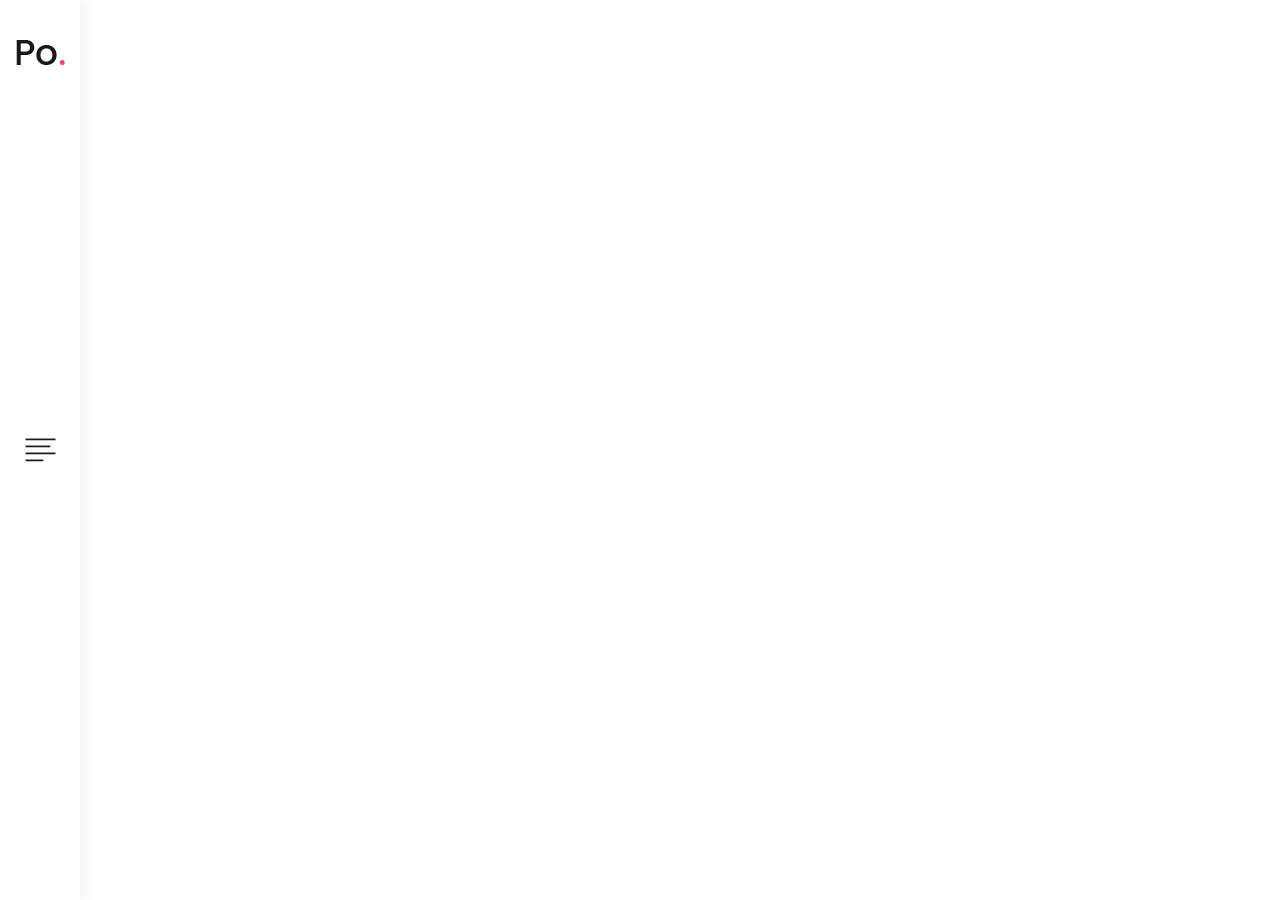
==== commit 09473733: "Fixed" ====
--- a/src/main/resources/static/index.html
+++ b/src/main/resources/static/index.html
@@ -33,7 +33,8 @@
     <ul class="main-menu flex flex-column justify-content-center">
         <li class="current-menu-item"><a href="index.html">Home</a></li>
         <li><a href="weeklist.html">Weeks</a></li>
-        <li><a href="painters.html">Painters</a></li>
+        <li><a href="painterlist.html">Painters</a></li>
+        <li><a href="manage.html">Manage</a></li>
         <li><a href="logout.html">Logout</a></li>
     </ul>
 
